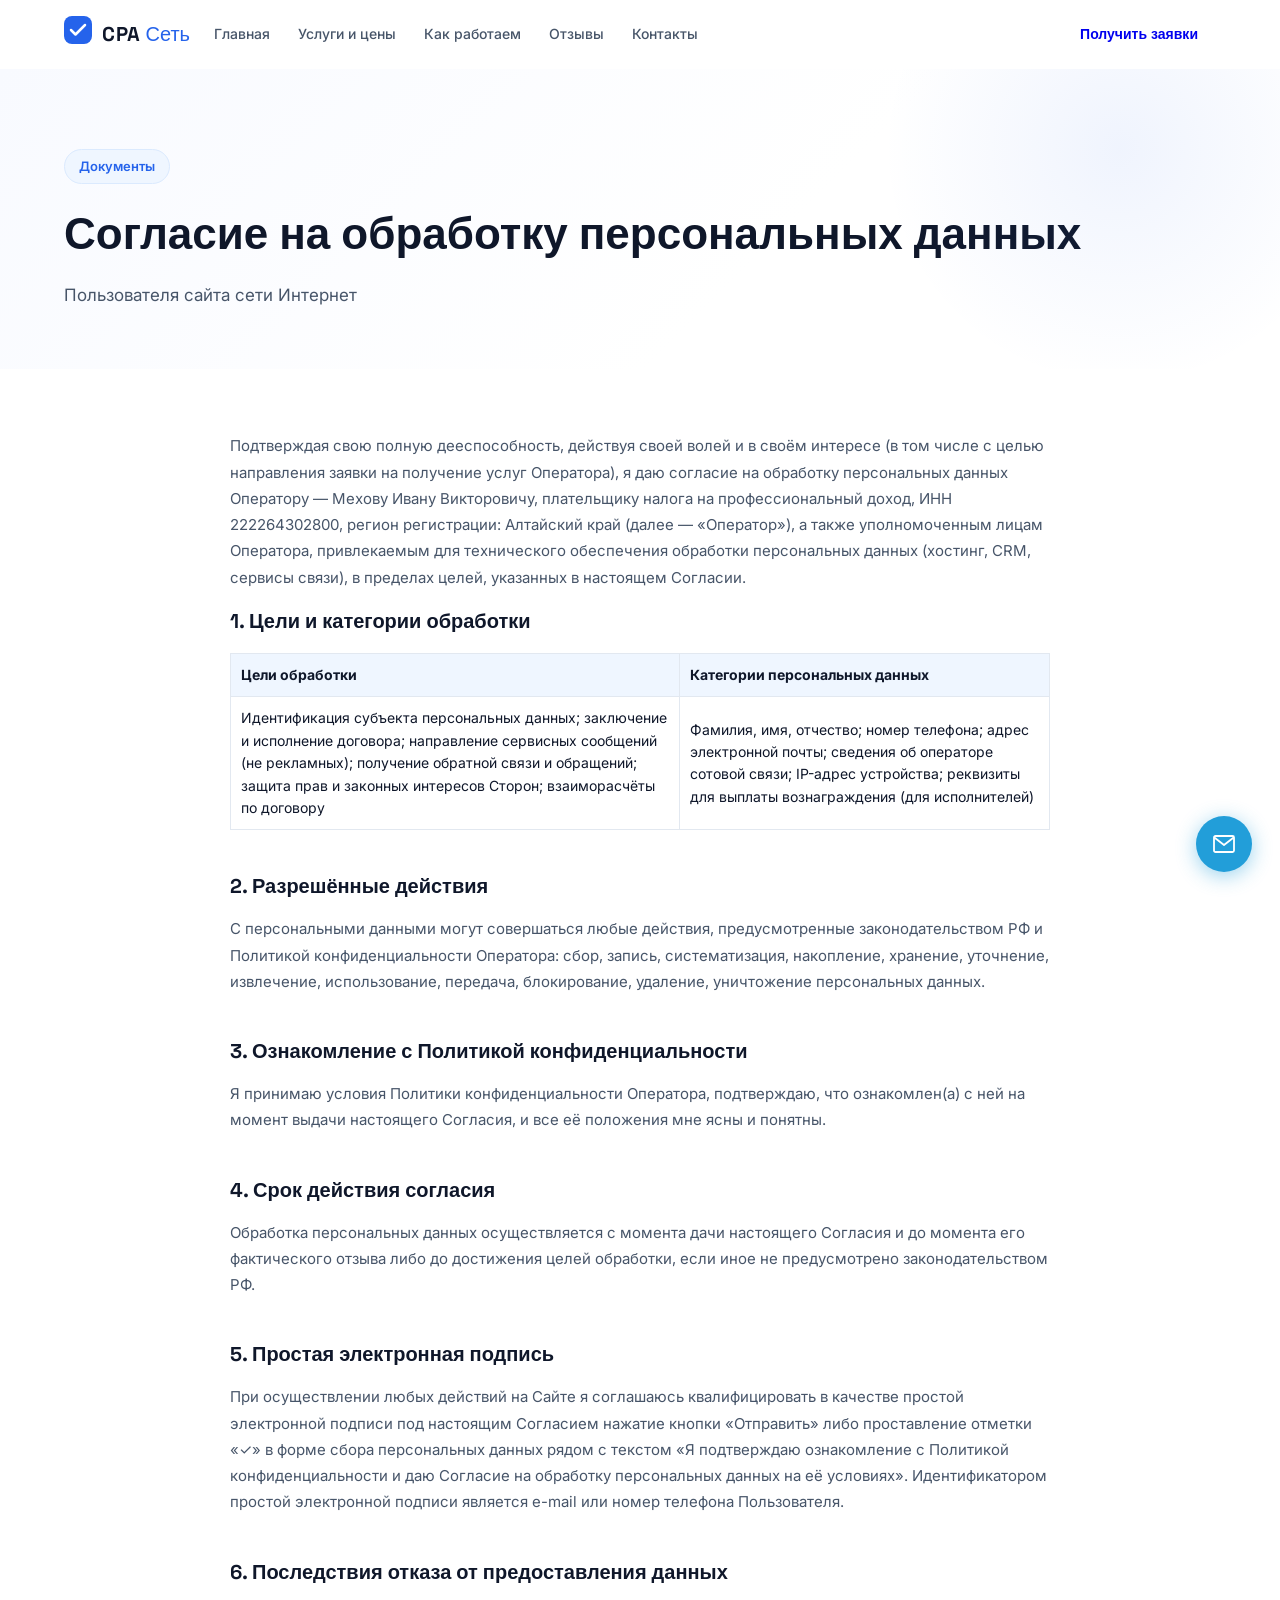
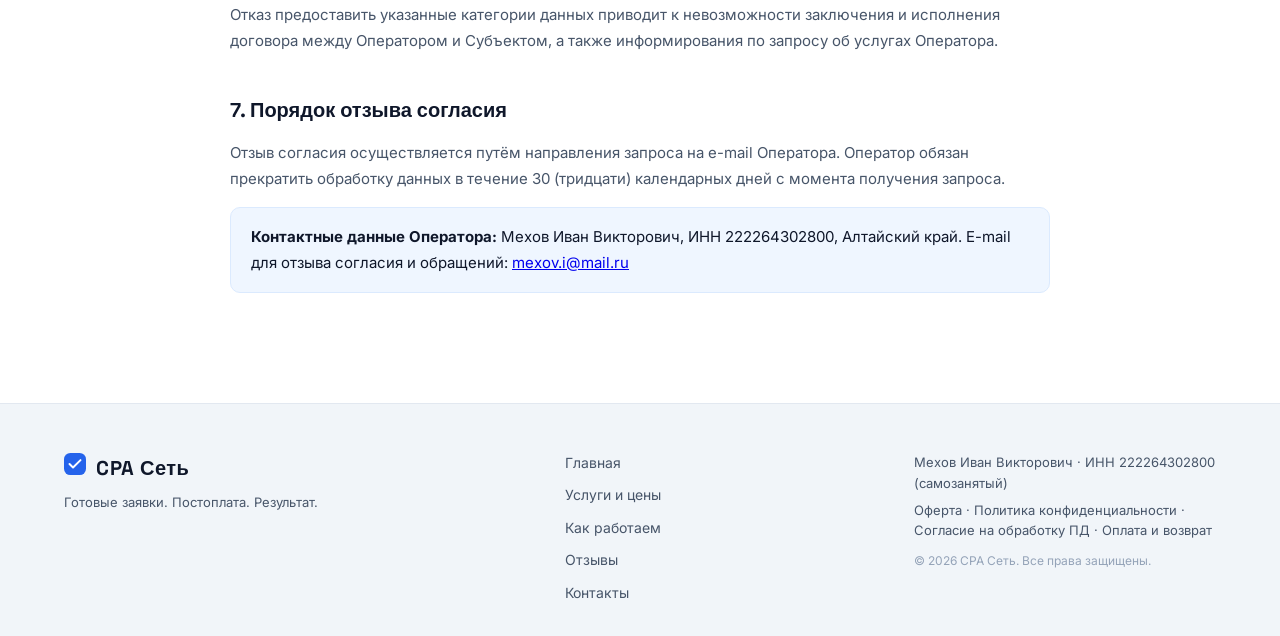
==== consent.html @ 9c3b6029 "feat: add full legal docs (oferta, privacy, consent, payment/refund) for self-employed status Заказч" ====
<!DOCTYPE html>
<html lang="ru">
<head>
  <meta charset="UTF-8">
  <meta name="viewport" content="width=device-width, initial-scale=1.0">
  <title>Согласие на обработку персональных данных — CPA Сеть</title>
  <meta name="description" content="Согласие пользователя сайта на обработку персональных данных.">
  <link rel="preconnect" href="https://fonts.googleapis.com">
  <link rel="preconnect" href="https://fonts.gstatic.com" crossorigin>
  <link href="https://fonts.googleapis.com/css2?family=Inter:wght@400;500;600;700;800&family=Space+Grotesk:wght@500;600;700;800&display=swap" rel="stylesheet">
  <link rel="stylesheet" href="styles.css">
</head>
<body>

<header class="header" id="header">
  <div class="container header__inner">
    <a href="index.html" class="logo">
      <span class="logo__icon"><svg width="28" height="28" viewBox="0 0 28 28" fill="none"><rect width="28" height="28" rx="8" fill="#2563EB"/><path d="M7 14l4.5 4.5L21 9" stroke="#fff" stroke-width="2.5" stroke-linecap="round" stroke-linejoin="round"/></svg></span>
      <span class="logo__text">CPA<span class="logo__suffix"> Сеть</span></span>
    </a>
    <nav class="nav" id="nav">
      <a href="index.html">Главная</a>
      <a href="services.html">Услуги и цены</a>
      <a href="how.html">Как работаем</a>
      <a href="reviews.html">Отзывы</a>
      <a href="contact.html">Контакты</a>
    </nav>
    <div class="header__right">
      <a href="contact.html" class="btn btn--sm">Получить заявки</a>
    </div>
    <button class="burger" id="burger" aria-label="Меню"><span></span><span></span><span></span></button>
  </div>
</header>

<section class="page-hero" style="padding-bottom:24px">
  <div class="container">
    <div class="page-hero__badge">Документы</div>
    <h1 class="page-hero__title">Согласие на обработку персональных данных</h1>
    <p class="page-hero__desc">Пользователя сайта сети Интернет</p>
  </div>
</section>

<section class="legal-page">
  <div class="container">
    <div class="legal-page__wrap">

      <p>Подтверждая свою полную дееспособность, действуя своей волей и в своём интересе (в том числе с целью направления заявки на получение услуг Оператора), я даю согласие на обработку персональных данных Оператору — Мехову Ивану Викторовичу, плательщику налога на профессиональный доход, ИНН 222264302800, регион регистрации: Алтайский край (далее — «Оператор»), а также уполномоченным лицам Оператора, привлекаемым для технического обеспечения обработки персональных данных (хостинг, CRM, сервисы связи), в пределах целей, указанных в настоящем Согласии.</p>

      <h2>1. Цели и категории обработки</h2>
      <table style="width:100%;border-collapse:collapse;margin:16px 0;font-size:14px">
        <tr><th style="border:1px solid var(--border);padding:10px;text-align:left;background:var(--accent-light)">Цели обработки</th><th style="border:1px solid var(--border);padding:10px;text-align:left;background:var(--accent-light)">Категории персональных данных</th></tr>
        <tr>
          <td style="border:1px solid var(--border);padding:10px">Идентификация субъекта персональных данных; заключение и исполнение договора; направление сервисных сообщений (не рекламных); получение обратной связи и обращений; защита прав и законных интересов Сторон; взаиморасчёты по договору</td>
          <td style="border:1px solid var(--border);padding:10px">Фамилия, имя, отчество; номер телефона; адрес электронной почты; сведения об операторе сотовой связи; IP-адрес устройства; реквизиты для выплаты вознаграждения (для исполнителей)</td>
        </tr>
      </table>

      <h2>2. Разрешённые действия</h2>
      <p>С персональными данными могут совершаться любые действия, предусмотренные законодательством РФ и Политикой конфиденциальности Оператора: сбор, запись, систематизация, накопление, хранение, уточнение, извлечение, использование, передача, блокирование, удаление, уничтожение персональных данных.</p>

      <h2>3. Ознакомление с Политикой конфиденциальности</h2>
      <p>Я принимаю условия Политики конфиденциальности Оператора, подтверждаю, что ознакомлен(а) с ней на момент выдачи настоящего Согласия, и все её положения мне ясны и понятны.</p>

      <h2>4. Срок действия согласия</h2>
      <p>Обработка персональных данных осуществляется с момента дачи настоящего Согласия и до момента его фактического отзыва либо до достижения целей обработки, если иное не предусмотрено законодательством РФ.</p>

      <h2>5. Простая электронная подпись</h2>
      <p>При осуществлении любых действий на Сайте я соглашаюсь квалифицировать в качестве простой электронной подписи под настоящим Согласием нажатие кнопки «Отправить» либо проставление отметки «✓» в форме сбора персональных данных рядом с текстом «Я подтверждаю ознакомление с Политикой конфиденциальности и даю Согласие на обработку персональных данных на её условиях». Идентификатором простой электронной подписи является e-mail или номер телефона Пользователя.</p>

      <h2>6. Последствия отказа от предоставления данных</h2>
      <p>Отказ предоставить указанные категории данных приводит к невозможности заключения и исполнения договора между Оператором и Субъектом, а также информирования по запросу об услугах Оператора.</p>

      <h2>7. Порядок отзыва согласия</h2>
      <p>Отзыв согласия осуществляется путём направления запроса на e-mail Оператора. Оператор обязан прекратить обработку данных в течение 30 (тридцати) календарных дней с момента получения запроса.</p>

      <div class="legal-page__highlight">
        <p><strong>Контактные данные Оператора:</strong> Мехов Иван Викторович, ИНН 222264302800, Алтайский край. E-mail для отзыва согласия и обращений: <a href="mailto:mexov.i@mail.ru">mexov.i@mail.ru</a></p>
      </div>

    </div>
  </div>
</section>

<footer class="footer">
  <div class="container footer__inner">
    <div class="footer__logo">
      <a href="index.html" class="logo">
        <span class="logo__icon"><svg width="22" height="22" viewBox="0 0 28 28" fill="none"><rect width="28" height="28" rx="8" fill="#2563EB"/><path d="M7 14l4.5 4.5L21 9" stroke="#fff" stroke-width="2.5" stroke-linecap="round" stroke-linejoin="round"/></svg></span>
        <span class="logo__text">CPA Сеть</span>
      </a>
      <p class="footer__tagline">Готовые заявки. Постоплата. Результат.</p>
    </div>
    <nav class="footer__nav">
      <a href="index.html">Главная</a>
      <a href="services.html">Услуги и цены</a>
      <a href="how.html">Как работаем</a>
      <a href="reviews.html">Отзывы</a>
      <a href="contact.html">Контакты</a>
    </nav>
    <div class="footer__legal">
      <p>Мехов Иван Викторович · ИНН 222264302800 (самозанятый)</p>
      <p class="footer__legal-links"><a href="oferta.html">Оферта</a> · <a href="privacy.html">Политика конфиденциальности</a> · <a href="consent.html">Согласие на обработку ПД</a> · <a href="payment.html">Оплата и возврат</a></p>
      <p class="footer__copy">© <span id="year"></span> CPA Сеть. Все права защищены.</p>
    </div>
  </div>
</footer>

<a href="mailto:mexov.i@mail.ru" class="fab" title="Написать на почту"><svg width="24" height="24" viewBox="0 0 24 24" fill="none"><path d="M2 5.5A1.5 1.5 0 013.5 4h17A1.5 1.5 0 0122 5.5v13A1.5 1.5 0 0120.5 20h-17A1.5 1.5 0 012 18.5v-13z" stroke="#fff" stroke-width="1.8" stroke-linejoin="round"/><path d="M3 6l9 7 9-7" stroke="#fff" stroke-width="1.8" stroke-linecap="round" stroke-linejoin="round"/></svg></a>
<script src="script.js"></script>
</body>
</html>
---- styles.css ----
/* ===== RESET & BASE ===== */
*, *::before, *::after { box-sizing: border-box; margin: 0; padding: 0; }
html { scroll-behavior: smooth; }
body {
  font-family: 'Inter', sans-serif;
  font-size: 16px;
  line-height: 1.6;
  color: #0f172a;
  background: #fff;
  -webkit-font-smoothing: antialiased;
  overflow-x: hidden;
}
img, svg { max-width: 100%; }

/* ===== VARIABLES ===== */
:root {
  --accent: #2563EB;
  --accent-dark: #1d4ed8;
  --accent-light: #eff6ff;
  --accent-mid: #dbeafe;
  --bg: #ffffff;
  --bg-2: #f8faff;
  --bg-3: #f1f5f9;
  --text: #0f172a;
  --text-2: #475569;
  --text-3: #94a3b8;
  --border: #e2e8f0;
  --green: #16a34a;
  --green-light: #dcfce7;
  --radius: 16px;
  --radius-sm: 10px;
  --shadow: 0 4px 24px rgba(37,99,235,0.08);
  --shadow-lg: 0 8px 40px rgba(37,99,235,0.13);
}

/* ===== CONTAINER ===== */
.container {
  width: 100%;
  max-width: 1200px;
  margin: 0 auto;
  padding: 0 24px;
}

/* ===== BUTTONS ===== */
.btn {
  display: inline-flex;
  align-items: center;
  justify-content: center;
  gap: 8px;
  padding: 12px 24px;
  border-radius: 10px;
  font-family: 'Space Grotesk', sans-serif;
  font-weight: 600;
  font-size: 15px;
  cursor: pointer;
  text-decoration: none;
  border: none;
  transition: all .18s ease;
  white-space: nowrap;
  position: relative;
  overflow: hidden;
}
.btn--primary { background: var(--accent); color: #fff; }
.btn--primary:hover { background: var(--accent-dark); transform: translateY(-1px); box-shadow: 0 4px 16px rgba(37,99,235,0.35); }
.btn--outline { background: transparent; color: var(--accent); border: 2px solid var(--accent); }
.btn--outline:hover { background: var(--accent-light); }
.btn--ghost { background: transparent; color: var(--text); border: 2px solid var(--border); }
.btn--ghost:hover { border-color: var(--accent); color: var(--accent); }
.btn--lg { padding: 16px 32px; font-size: 16px; border-radius: 12px; }
.btn--sm { padding: 9px 18px; font-size: 14px; border-radius: 8px; }
.btn--full { width: 100%; }

/* ===== SECTION TITLES ===== */
.section-title {
  font-family: 'Space Grotesk', sans-serif;
  font-weight: 700;
  font-size: clamp(26px, 3.5vw, 40px);
  line-height: 1.2;
  color: var(--text);
  margin-bottom: 16px;
}
.section-title--center { text-align: center; }
.section-sub {
  font-size: 17px;
  color: var(--text-2);
  line-height: 1.6;
  max-width: 620px;
  margin-bottom: 48px;
}
.section-sub--center { text-align: center; margin-left: auto; margin-right: auto; }
.accent { color: var(--accent); }

/* ===== REVEAL ===== */
.reveal { opacity: 0; transform: translateY(24px); transition: opacity .5s ease, transform .5s ease; }
.reveal.is-visible { opacity: 1; transform: none; }

/* ===== HEADER ===== */
.header {
  position: sticky;
  top: 0;
  z-index: 100;
  background: rgba(255,255,255,0.95);
  backdrop-filter: blur(12px);
  border-bottom: 1px solid transparent;
  transition: border-color .2s, box-shadow .2s;
}
.header.scrolled {
  border-color: var(--border);
  box-shadow: 0 2px 16px rgba(0,0,0,0.06);
}
.header__inner {
  display: flex;
  align-items: center;
  gap: 24px;
  min-width: 0;
  height: 68px;
}

/* ===== LOGO ===== */
.logo {
  display: flex;
  align-items: center;
  gap: 10px;
  text-decoration: none;
  flex-shrink: 0;
}
.logo__text {
  font-family: 'Space Grotesk', sans-serif;
  font-weight: 700;
  font-size: 20px;
  color: var(--text);
  letter-spacing: 0.5px;
}
.logo__suffix { color: var(--accent); font-weight: 500; letter-spacing: 0; }

/* ===== NAV ===== */
.nav {
  display: flex;
  align-items: center;
  gap: 28px;
  flex: 1;
}
.nav a {
  font-size: 14px;
  font-weight: 500;
  color: var(--text-2);
  text-decoration: none;
  white-space: nowrap;
  transition: color .15s;
}
.nav a:hover { color: var(--accent); }
.header__right {
  display: flex;
  align-items: center;
  gap: 16px;
  margin-left: auto;
  flex-shrink: 0;
}
.header__phone {
  font-size: 14px;
  font-weight: 600;
  color: var(--text);
  text-decoration: none;
  white-space: nowrap;
}
.header__phone:hover { color: var(--accent); }

/* ===== BURGER ===== */
.burger {
  display: none;
  flex-direction: column;
  gap: 5px;
  background: none;
  border: none;
  cursor: pointer;
  padding: 4px;
  margin-left: auto;
}
.burger span {
  display: block;
  width: 24px;
  height: 2px;
  background: var(--text);
  border-radius: 2px;
  transition: transform .2s, opacity .2s;
}
.burger.is-open span:nth-child(1) { transform: translateY(7px) rotate(45deg); }
.burger.is-open span:nth-child(2) { opacity: 0; }
.burger.is-open span:nth-child(3) { transform: translateY(-7px) rotate(-45deg); }

/* ===== HERO ===== */
.hero {
  padding: 80px 0 72px;
  background: linear-gradient(135deg, #f8faff 0%, #fff 60%);
  position: relative;
  overflow: hidden;
}
.hero__inner {
  display: grid;
  grid-template-columns: 1fr 1fr;
  gap: 60px;
  align-items: center;
}
.hero__badge {
  display: inline-block;
  padding: 6px 14px;
  background: var(--accent-light);
  border: 1px solid var(--accent-mid);
  color: var(--accent);
  font-size: 13px;
  font-weight: 600;
  border-radius: 100px;
  margin-bottom: 24px;
}
.hero__title {
  font-family: 'Space Grotesk', sans-serif;
  font-size: clamp(32px, 4vw, 52px);
  font-weight: 700;
  line-height: 1.15;
  margin-bottom: 20px;
}
.hero__desc {
  font-size: 17px;
  color: var(--text-2);
  line-height: 1.7;
  margin-bottom: 36px;
  max-width: 520px;
}
.hero__cta { display: flex; gap: 12px; flex-wrap: wrap; }

/* ===== HERO CARD ===== */
.hero__card {
  background: #fff;
  border: 1px solid var(--border);
  border-radius: var(--radius);
  padding: 32px;
  box-shadow: var(--shadow-lg);
}
.stat-grid {
  display: grid;
  grid-template-columns: 1fr 1fr;
  gap: 24px;
  margin-bottom: 28px;
  padding-bottom: 28px;
  border-bottom: 1px solid var(--border);
}
.stat__num {
  font-family: 'Space Grotesk', sans-serif;
  font-size: 32px;
  font-weight: 700;
  color: var(--accent);
  line-height: 1;
  margin-bottom: 4px;
}
.stat__label { font-size: 13px; color: var(--text-2); }
.hero__model { display: flex; flex-direction: column; gap: 12px; }
.model-row {
  display: flex;
  align-items: flex-start;
  gap: 10px;
  font-size: 14px;
  color: var(--text-2);
  line-height: 1.4;
}
.model-row svg { flex-shrink: 0; margin-top: 1px; }

/* ===== PROBLEM ===== */
.problem {
  padding: 72px 0;
  background: var(--bg-3);
}
.problem__inner {
  display: grid;
  grid-template-columns: 1fr 1.4fr;
  gap: 60px;
  align-items: start;
}
.problem__left .section-title { margin-bottom: 16px; }
.problem__cards { display: grid; grid-template-columns: 1fr 1fr; gap: 20px; }
.problem-card {
  background: #fff;
  border-radius: var(--radius);
  padding: 24px;
  border: 2px solid transparent;
}
.problem-card--bad { border-color: #fee2e2; }
.problem-card--good { border-color: var(--green-light); }
.problem-card__label {
  font-family: 'Space Grotesk', sans-serif;
  font-weight: 700;
  font-size: 14px;
  margin-bottom: 16px;
  padding-bottom: 12px;
  border-bottom: 1px solid var(--border);
}
.problem-card--bad .problem-card__label { color: #dc2626; }
.problem-card--good .problem-card__label { color: var(--green); }
.problem-list { list-style: none; display: flex; flex-direction: column; gap: 10px; }
.problem-list li { font-size: 14px; color: var(--text-2); display: flex; align-items: flex-start; gap: 8px; line-height: 1.4; }
.problem-list .x { color: #dc2626; font-weight: 700; flex-shrink: 0; }
.problem-list .check { color: var(--green); font-weight: 700; flex-shrink: 0; }

/* ===== ADVANTAGES ===== */
.advantages { padding: 88px 0; }
.adv-grid {
  display: grid;
  grid-template-columns: repeat(3, 1fr);
  gap: 24px;
}
.adv {
  background: var(--bg-2);
  border: 1px solid var(--border);
  border-radius: var(--radius);
  padding: 28px;
  transition: box-shadow .2s, transform .2s;
}
.adv:hover { box-shadow: var(--shadow); transform: translateY(-2px); }
.adv__icon { margin-bottom: 16px; }
.adv__title {
  font-family: 'Space Grotesk', sans-serif;
  font-weight: 700;
  font-size: 17px;
  margin-bottom: 8px;
}
.adv__desc { font-size: 14px; color: var(--text-2); line-height: 1.6; }

/* ===== SERVICES ===== */
.services { padding: 0 0 88px; background: var(--bg-2); }
.services .container { padding-top: 72px; }
.services-grid {
  display: grid;
  grid-template-columns: repeat(4, 1fr);
  gap: 24px;
}
.service {
  background: #fff;
  border: 1px solid var(--border);
  border-radius: var(--radius);
  padding: 32px;
  display: flex;
  flex-direction: column;
  gap: 16px;
}
.service--featured {
  border-color: var(--accent);
  box-shadow: 0 0 0 3px rgba(37,99,235,0.1);
}
.service__tag {
  display: inline-block;
  padding: 4px 12px;
  background: var(--accent-light);
  color: var(--accent);
  font-size: 12px;
  font-weight: 700;
  border-radius: 100px;
  letter-spacing: 0.05em;
  text-transform: uppercase;
}
.service__title {
  font-family: 'Space Grotesk', sans-serif;
  font-weight: 700;
  font-size: 22px;
}
.service__desc { font-size: 14px; color: var(--text-2); line-height: 1.6; }
.service__list { list-style: none; display: flex; flex-direction: column; gap: 10px; flex: 1; }
.service__list li { display: flex; align-items: flex-start; gap: 8px; font-size: 14px; color: var(--text-2); line-height: 1.4; }
.service__list svg { flex-shrink: 0; margin-top: 1px; }
.service__price {
  font-family: 'Space Grotesk', sans-serif;
  font-size: 26px;
  font-weight: 700;
  color: var(--accent);
  padding-top: 8px;
}
.service__price span { font-size: 14px; font-weight: 500; color: var(--text-2); }

/* ===== PRICE ===== */
.price { padding: 88px 0; }
.price-wrap { max-width: 860px; margin: 0 auto; }
.price-table {
  width: 100%;
  border-collapse: collapse;
  border-radius: var(--radius);
  overflow: hidden;
  box-shadow: var(--shadow);
}
.price-table thead tr { background: var(--accent); }
.price-table th {
  padding: 16px 20px;
  text-align: left;
  color: #fff;
  font-family: 'Space Grotesk', sans-serif;
  font-weight: 600;
  font-size: 14px;
}
.price-table tbody tr { border-bottom: 1px solid var(--border); background: #fff; }
.price-table tbody tr:last-child { border: none; }
.price-table td { padding: 14px 20px; font-size: 14px; color: var(--text-2); }
.price-table td:first-child { color: var(--text); }
.price-val { font-weight: 700; color: var(--accent) !important; white-space: nowrap; }
.price-highlight td { background: var(--accent-light); }
.price-total td { background: #f0fdf4; }
.price-note {
  display: flex;
  align-items: flex-start;
  gap: 12px;
  margin-top: 20px;
  padding: 16px 20px;
  background: var(--accent-light);
  border-radius: var(--radius-sm);
  border: 1px solid var(--accent-mid);
  font-size: 14px;
  color: var(--text-2);
  line-height: 1.6;
}
.price-note svg { flex-shrink: 0; margin-top: 1px; }

/* ===== PROCESS ===== */
.process { padding: 88px 0; background: var(--bg-2); }
.steps-grid {
  display: grid;
  grid-template-columns: repeat(5, 1fr);
  gap: 16px;
  position: relative;
}
.steps-grid::before {
  content: '';
  position: absolute;
  top: 28px;
  left: 60px;
  right: 60px;
  height: 2px;
  background: linear-gradient(90deg, var(--accent), var(--accent-mid));
  z-index: 0;
}
.step {
  background: #fff;
  border: 1px solid var(--border);
  border-radius: var(--radius);
  padding: 24px 20px;
  position: relative;
  z-index: 1;
  text-align: center;
}
.step__num {
  display: inline-flex;
  align-items: center;
  justify-content: center;
  width: 44px;
  height: 44px;
  background: var(--accent);
  color: #fff;
  font-family: 'Space Grotesk', sans-serif;
  font-weight: 700;
  font-size: 14px;
  border-radius: 50%;
  margin: 0 auto 16px;
}
.step__title {
  font-family: 'Space Grotesk', sans-serif;
  font-weight: 700;
  font-size: 15px;
  margin-bottom: 8px;
}
.step__desc { font-size: 13px; color: var(--text-2); line-height: 1.5; }

/* ===== REVIEWS ===== */
.reviews { padding: 88px 0; }
.reviews-grid {
  display: grid;
  grid-template-columns: repeat(3, 1fr);
  gap: 24px;
}
.review {
  background: var(--bg-2);
  border: 1px solid var(--border);
  border-radius: var(--radius);
  padding: 28px;
  display: flex;
  flex-direction: column;
  gap: 16px;
}
.review__header { display: flex; align-items: center; gap: 12px; }
.review__avatar {
  width: 44px;
  height: 44px;
  border-radius: 50%;
  background: var(--accent);
  color: #fff;
  font-family: 'Space Grotesk', sans-serif;
  font-weight: 700;
  font-size: 14px;
  display: flex;
  align-items: center;
  justify-content: center;
  flex-shrink: 0;
}
.review__name { font-weight: 700; font-size: 15px; }
.review__role { font-size: 13px; color: var(--text-2); }
.review__stars { color: #f59e0b; font-size: 14px; margin-left: auto; }
.review__text { font-size: 14px; color: var(--text-2); line-height: 1.7; font-style: italic; flex: 1; }
.review__result {
  font-size: 13px;
  font-weight: 600;
  color: var(--green);
  background: var(--green-light);
  padding: 8px 12px;
  border-radius: 8px;
}

/* ===== FAQ ===== */
.faq { padding: 88px 0; background: var(--bg-2); }
.faq-list {
  max-width: 760px;
  margin: 0 auto;
  display: flex;
  flex-direction: column;
  gap: 12px;
}
.faq__item {
  background: #fff;
  border: 1px solid var(--border);
  border-radius: var(--radius-sm);
  overflow: hidden;
}
.faq__item[open] { border-color: var(--accent); }
.faq__question {
  display: flex;
  align-items: center;
  justify-content: space-between;
  gap: 16px;
  padding: 20px 24px;
  font-weight: 600;
  font-size: 15px;
  cursor: pointer;
  list-style: none;
  user-select: none;
}
.faq__question::-webkit-details-marker { display: none; }
.faq__arrow { flex-shrink: 0; transition: transform .2s; }
.faq__item[open] .faq__arrow { transform: rotate(180deg); }
.faq__answer {
  padding: 0 24px 20px;
  font-size: 15px;
  color: var(--text-2);
  line-height: 1.7;
}

/* ===== CONTACT ===== */
.contact { padding: 88px 0; }
.contact-inner {
  display: grid;
  grid-template-columns: 1fr 1fr;
  gap: 60px;
  align-items: start;
}
.contact-info .section-title { margin-bottom: 16px; }
.contact-cards { display: flex; flex-direction: column; gap: 12px; margin-top: 32px; }
.contact-card {
  display: flex;
  align-items: center;
  gap: 14px;
  padding: 16px 20px;
  background: var(--bg-2);
  border: 1px solid var(--border);
  border-radius: var(--radius-sm);
}
.contact-card svg { flex-shrink: 0; }
.contact-card__label { font-size: 12px; color: var(--text-3); margin-bottom: 2px; }
.contact-card__val { font-weight: 600; font-size: 15px; color: var(--text); text-decoration: none; }
.contact-card__val:hover { color: var(--accent); }

/* ===== FORM ===== */
.form-wrap {
  background: #fff;
  border: 1px solid var(--border);
  border-radius: var(--radius);
  padding: 36px;
  box-shadow: var(--shadow-lg);
}
.form__title {
  font-family: 'Space Grotesk', sans-serif;
  font-weight: 700;
  font-size: 22px;
  margin-bottom: 24px;
}
.form { display: flex; flex-direction: column; gap: 16px; }
.form__group { display: flex; flex-direction: column; gap: 6px; }
.form__label { font-size: 13px; font-weight: 600; color: var(--text); }
.form__input {
  padding: 12px 16px;
  border: 1.5px solid var(--border);
  border-radius: 10px;
  font-size: 15px;
  font-family: 'Inter', sans-serif;
  color: var(--text);
  background: var(--bg);
  transition: border-color .15s;
  outline: none;
  width: 100%;
}
.form__input:focus { border-color: var(--accent); }
.form__select { cursor: pointer; appearance: none; background-image: url("data:image/svg+xml,%3Csvg width='16' height='16' viewBox='0 0 16 16' fill='none' xmlns='http://www.w3.org/2000/svg'%3E%3Cpath d='M4 6l4 4 4-4' stroke='%2394a3b8' stroke-width='1.5' stroke-linecap='round' stroke-linejoin='round'/%3E%3C/svg%3E"); background-repeat: no-repeat; background-position: right 14px center; }
.form__textarea { resize: vertical; min-height: 90px; }
.form__note--ok {
  border-color: #bbf7d0;
  background: #f0fdf4;
  color: #15803d;
}
.form__note--ok a { color: #15803d; }

.form__note {
  margin: 14px 0 0;
  padding: 12px 14px;
  border: 1px solid #fecaca;
  border-radius: 12px;
  background: #fef2f2;
  font-size: 13px;
  line-height: 1.5;
  color: #b91c1c;
}
.form__note a { color: #b91c1c; font-weight: 600; text-decoration: underline; }

.form__privacy { font-size: 12px; color: var(--text-3); text-align: center; }
.form__privacy a { color: var(--text-2); }

/* ===== FOOTER ===== */
.footer {
  background: var(--bg-3);
  border-top: 1px solid var(--border);
  padding: 48px 0 32px;
}
.footer__inner {
  display: grid;
  grid-template-columns: 1.5fr 1fr 1fr;
  gap: 48px;
  align-items: start;
}
.footer__tagline { font-size: 13px; color: var(--text-2); margin-top: 8px; }
.footer__nav { display: flex; flex-direction: column; gap: 10px; }
.footer__nav a { font-size: 14px; color: var(--text-2); text-decoration: none; }
.footer__nav a:hover { color: var(--accent); }
.footer__legal { display: flex; flex-direction: column; gap: 6px; }
.footer__legal p { font-size: 13px; color: var(--text-2); }
.footer__legal a { color: var(--text-2); text-decoration: none; }
.footer__legal a:hover { color: var(--accent); }
.footer__copy { color: var(--text-3) !important; font-size: 12px !important; margin-top: 4px; }

/* ===== FAB ===== */
.fab {
  position: fixed;
  bottom: 28px;
  right: 28px;
  width: 56px;
  height: 56px;
  border-radius: 50%;
  background: #229ED9;
  display: flex;
  align-items: center;
  justify-content: center;
  box-shadow: 0 4px 20px rgba(34,158,217,0.45);
  z-index: 90;
  transition: transform .2s, box-shadow .2s;
}
.fab:hover { transform: scale(1.08); box-shadow: 0 6px 28px rgba(34,158,217,0.55); }

/* ===== MULTI-PAGE NAV ===== */
.nav a[aria-current="page"] {
  color: var(--accent);
  font-weight: 700;
}

/* ===== PAGE HERO (sub-pages) ===== */
.page-hero {
  padding: 80px 0 72px;
  background: linear-gradient(135deg, #f8faff 0%, #fff 60%);
  position: relative;
  overflow: hidden;
}
.page-hero::before {
  content: '';
  position: absolute;
  width: 480px; height: 480px;
  background: radial-gradient(circle, rgba(37,99,235,0.07) 0%, transparent 70%);
  top: -160px; right: -80px;
  animation: orb-drift 10s ease-in-out infinite;
  border-radius: 50%;
  pointer-events: none;
  z-index: 0;
}
.page-hero__inner {
  display: grid;
  grid-template-columns: 1fr 1fr;
  gap: 60px;
  align-items: center;
  position: relative;
  z-index: 1;
}
.page-hero__badge {
  display: inline-block;
  padding: 6px 14px;
  background: var(--accent-light);
  border: 1px solid var(--accent-mid);
  color: var(--accent);
  font-size: 13px;
  font-weight: 600;
  border-radius: 100px;
  margin-bottom: 24px;
}
.page-hero__title {
  font-family: 'Space Grotesk', sans-serif;
  font-size: clamp(28px, 3.5vw, 44px);
  font-weight: 700;
  line-height: 1.2;
  margin-bottom: 20px;
  color: var(--text);
}
.page-hero__desc {
  font-size: 17px;
  color: var(--text-2);
  line-height: 1.7;
  margin-bottom: 36px;
  max-width: 520px;
}
.page-hero__art {
  display: flex;
  align-items: center;
  justify-content: center;
}

/* ===== HERO ART WRAP (index) ===== */
.hero__art-wrap {
  position: relative;
}
.hero__art-wrap .hero-float--tl {
  top: -14px;
  left: -20px;
}
.hero__art-wrap .hero-float--br {
  bottom: -14px;
  right: -12px;
}

/* ===== ABSTRACT ILLUSTRATIONS ===== */
.art-network,
.art-flow,
.art-chart,
.art-connect {
  width: 100%;
  height: auto;
  max-width: 500px;
  filter: drop-shadow(0 8px 32px rgba(37,99,235,0.06));
}
.art-connect {
  max-width: 400px;
  margin: 28px 0;
}

/* ===== HTML FUNNEL (services page) ===== */
.funnel {
  width: 100%;
  max-width: 440px;
  margin: 0 auto;
  display: flex;
  flex-direction: column;
  align-items: center;
  gap: 12px;
}
.funnel__row {
  position: relative;
  width: 100%;
  border-radius: 14px;
  padding: 16px 22px;
  text-align: center;
  color: #fff;
  box-shadow: 0 8px 22px rgba(37,99,235,0.16);
}
.funnel__row--1 { width: 100%; background: linear-gradient(135deg, #dbeafe, #bfdbfe); color: #1e40af; }
.funnel__row--2 { width: 88%;  background: linear-gradient(135deg, #93c5fd, #60a5fa); }
.funnel__row--3 { width: 72%;  background: linear-gradient(135deg, #3b82f6, #2563EB); }
.funnel__row--4 { width: 56%;  background: linear-gradient(135deg, #1d4ed8, #1e40af); }
.funnel__row:not(:first-child)::before {
  content: '';
  position: absolute;
  top: -9px;
  left: 50%;
  transform: translateX(-50%);
  width: 0; height: 0;
  border-left: 7px solid transparent;
  border-right: 7px solid transparent;
  border-top: 7px solid #cbd5e1;
}
.funnel__main {
  display: flex;
  align-items: center;
  justify-content: center;
  gap: 8px;
  flex-wrap: wrap;
}
.funnel__label {
  font-family: 'Space Grotesk', sans-serif;
  font-weight: 700;
  font-size: 16px;
  line-height: 1.25;
}
.funnel__pct {
  font-family: 'Space Grotesk', sans-serif;
  font-weight: 700;
  font-size: 12px;
  padding: 2px 9px;
  border-radius: 100px;
  background: rgba(255,255,255,0.22);
  white-space: nowrap;
}
.funnel__row--1 .funnel__pct { background: #fff; color: #1d4ed8; }
.funnel__sub {
  font-size: 12px;
  opacity: 0.92;
  margin-top: 4px;
  line-height: 1.4;
}
.funnel__base {
  margin-top: 4px;
  font-family: 'Space Grotesk', sans-serif;
  font-weight: 700;
  font-size: 13px;
  letter-spacing: 0.3px;
  color: #fff;
  background: #1d4ed8;
  padding: 11px 22px;
  border-radius: 100px;
  box-shadow: 0 8px 22px rgba(29,78,216,0.28);
  text-align: center;
}

/* ===== METRICS BAR ===== */
.metrics-bar {
  background: var(--accent);
  padding: 40px 0;
}
.metrics-bar__grid {
  display: grid;
  grid-template-columns: repeat(4, 1fr);
  gap: 24px;
  text-align: center;
}
.metrics-bar__num {
  font-family: 'Space Grotesk', sans-serif;
  font-size: clamp(26px, 2.8vw, 40px);
  font-weight: 800;
  color: #fff;
  line-height: 1;
  margin-bottom: 6px;
}
.metrics-bar__label {
  font-size: 13px;
  color: rgba(255,255,255,0.78);
  line-height: 1.4;
}

/* ===== CTA BANNER ===== */
.cta-banner {
  background: linear-gradient(135deg, var(--accent) 0%, #1d4ed8 100%);
  padding: 80px 0;
  position: relative;
  overflow: hidden;
}
.cta-banner::before {
  content: '';
  position: absolute;
  width: 400px; height: 400px;
  background: radial-gradient(circle, rgba(255,255,255,0.08) 0%, transparent 70%);
  top: -100px; right: 5%;
  border-radius: 50%;
  pointer-events: none;
}
.cta-banner::after {
  content: '';
  position: absolute;
  width: 300px; height: 300px;
  background: radial-gradient(circle, rgba(255,255,255,0.05) 0%, transparent 70%);
  bottom: -80px; left: 8%;
  border-radius: 50%;
  pointer-events: none;
}
.cta-banner__inner {
  text-align: center;
  position: relative;
  z-index: 1;
}
.cta-banner__title {
  font-family: 'Space Grotesk', sans-serif;
  font-size: clamp(26px, 3vw, 38px);
  font-weight: 700;
  color: #fff;
  margin-bottom: 16px;
  line-height: 1.2;
}
.cta-banner__desc {
  font-size: 17px;
  color: rgba(255,255,255,0.85);
  margin-bottom: 40px;
  max-width: 560px;
  margin-left: auto;
  margin-right: auto;
  line-height: 1.6;
}
.cta-banner__btns {
  display: flex;
  gap: 12px;
  justify-content: center;
  flex-wrap: wrap;
}
.btn--white {
  background: #fff;
  color: var(--accent);
  border: none;
}
.btn--white:hover {
  background: #f0f9ff;
  transform: translateY(-2px);
  box-shadow: 0 4px 20px rgba(255,255,255,0.3);
}
.btn--ghost-white {
  background: transparent;
  color: #fff;
  border: 2px solid rgba(255,255,255,0.45);
}
.btn--ghost-white:hover {
  border-color: #fff;
  background: rgba(255,255,255,0.1);
}

/* ===== DETAILED STEPS (how.html) ===== */
.process-detail {
  padding: 88px 0;
}
.steps-detailed {
  display: flex;
  flex-direction: column;
  gap: 24px;
}
.step-detail {
  display: grid;
  grid-template-columns: 72px 1fr;
  gap: 28px;
  align-items: start;
  background: #fff;
  border: 1px solid var(--border);
  border-radius: var(--radius);
  padding: 32px;
  transition: box-shadow .2s, border-color .2s, transform .2s;
}
.step-detail:hover {
  box-shadow: var(--shadow);
  border-color: var(--accent-mid);
  transform: translateX(4px);
}
.step-detail__num {
  width: 56px;
  height: 56px;
  background: var(--accent);
  color: #fff;
  font-family: 'Space Grotesk', sans-serif;
  font-weight: 800;
  font-size: 20px;
  border-radius: 16px;
  display: flex;
  align-items: center;
  justify-content: center;
  flex-shrink: 0;
}
.step-detail__title {
  font-family: 'Space Grotesk', sans-serif;
  font-weight: 700;
  font-size: 20px;
  margin-bottom: 10px;
}
.step-detail__desc {
  font-size: 15px;
  color: var(--text-2);
  line-height: 1.7;
}
.step-detail__features {
  list-style: none;
  margin-top: 16px;
  display: flex;
  flex-direction: column;
  gap: 8px;
}
.step-detail__features li {
  display: flex;
  align-items: flex-start;
  gap: 10px;
  font-size: 14px;
  color: var(--text-2);
  line-height: 1.5;
}
.step-detail__features li::before {
  content: '→';
  color: var(--accent);
  font-weight: 700;
  flex-shrink: 0;
  margin-top: 1px;
}

/* ===== REVIEWS WIDE GRID ===== */
.reviews-grid--wide {
  grid-template-columns: repeat(2, 1fr);
  max-width: 100%;
}

/* ===== CONTACT PAGE ===== */
.contact-page {
  padding: 80px 0 88px;
  background: linear-gradient(135deg, #f8faff 0%, #fff 60%);
  min-height: calc(100vh - 68px - 180px);
}
.contact-page__inner {
  display: grid;
  grid-template-columns: 1fr 1fr;
  gap: 72px;
  align-items: start;
}
.contact-page__title {
  font-family: 'Space Grotesk', sans-serif;
  font-size: clamp(28px, 3.2vw, 42px);
  font-weight: 700;
  line-height: 1.2;
  margin-bottom: 20px;
  color: var(--text);
}
.contact-page__desc {
  font-size: 17px;
  color: var(--text-2);
  line-height: 1.7;
  margin-bottom: 8px;
  max-width: 480px;
}
.trust-badges {
  display: flex;
  flex-direction: column;
  gap: 10px;
  margin-top: 24px;
}
.trust-badge {
  display: flex;
  align-items: flex-start;
  gap: 10px;
  font-size: 14px;
  color: var(--text-2);
  line-height: 1.5;
}
.trust-badge svg { flex-shrink: 0; margin-top: 1px; }

/* ===== BREAKPOINTS ===== */
@media (max-width: 1180px) {
  .nav { gap: 18px; }
  .nav a { font-size: 13px; }
  .adv-grid { gap: 16px; }
}

@media (max-width: 1100px) {
  .burger { display: flex; }
  .nav {
    display: none;
    position: fixed;
    top: 68px;
    left: 0;
    right: 0;
    background: #fff;
    border-bottom: 1px solid var(--border);
    flex-direction: column;
    align-items: flex-start;
    padding: 20px 24px;
    gap: 0;
    box-shadow: 0 8px 24px rgba(0,0,0,0.08);
    z-index: 99;
  }
  .nav.is-open { display: flex; }
  .nav a { padding: 12px 0; border-bottom: 1px solid var(--border); width: 100%; font-size: 16px; }
  .nav a:last-child { border: none; }
  .adv-grid { grid-template-columns: repeat(2, 1fr); }
  .services-grid { grid-template-columns: 1fr; max-width: 480px; margin: 0 auto; }
  .steps-grid { grid-template-columns: repeat(3, 1fr); gap: 12px; }
  .steps-grid::before { display: none; }
  .footer__inner { grid-template-columns: 1fr 1fr; }
  .reviews-grid--wide { grid-template-columns: 1fr; max-width: 560px; margin: 0 auto; }
}

@media (max-width: 900px) {
  .hero__inner { grid-template-columns: 1fr; gap: 40px; }
  .hero { padding: 56px 0 60px; }
  .problem__inner { grid-template-columns: 1fr; gap: 32px; }
  .problem__cards { grid-template-columns: 1fr 1fr; }
  .reviews-grid { grid-template-columns: 1fr; max-width: 560px; margin: 0 auto; }
  .contact-inner { grid-template-columns: 1fr; gap: 40px; }
  .steps-grid { grid-template-columns: 1fr 1fr; }
  .price-table th:last-child, .price-table td:last-child { display: none; }
  /* multi-page */
  .page-hero__inner { grid-template-columns: 1fr; gap: 40px; }
  .page-hero { padding: 56px 0 48px; }
  .page-hero__art { max-width: 400px; margin: 0 auto; }
  .metrics-bar__grid { grid-template-columns: repeat(2, 1fr); }
  .step-detail { grid-template-columns: 1fr; gap: 16px; }
  .contact-page__inner { grid-template-columns: 1fr; gap: 40px; }
  .reviews-grid--wide { grid-template-columns: 1fr; max-width: 560px; margin: 0 auto; }
}

@media (max-width: 560px) {
  .header__phone { display: none; }
  .hero__cta { flex-direction: column; }
  .btn--lg { width: 100%; justify-content: center; }
  .problem__cards { grid-template-columns: 1fr; }
  .adv-grid { grid-template-columns: 1fr; }
  .steps-grid { grid-template-columns: 1fr; }
  .reviews-grid { max-width: 100%; }
  .services-grid { max-width: 100%; }
  .form-wrap { padding: 24px 20px; }
  .footer__inner { grid-template-columns: 1fr; gap: 32px; }
  /* multi-page */
  .page-hero__art { max-width: 340px; margin: 8px auto 0; }
  .funnel__row--2 { width: 92%; }
  .funnel__row--3 { width: 82%; }
  .funnel__row--4 { width: 72%; }
  .funnel__label { font-size: 15px; }
  .metrics-bar__grid { grid-template-columns: 1fr 1fr; gap: 20px; }
  .cta-banner__btns { flex-direction: column; align-items: center; }
  .cta-banner__btns .btn { width: 100%; max-width: 320px; }
  .reviews-grid--wide { max-width: 100%; }
}

@media (max-width: 380px) {
  .logo__suffix { display: none; }
  .hero__title { font-size: 28px; }
}

/* custom cursor removed */

/* =============================================
   TICKER
   ============================================= */
.ticker-wrap {
  background: var(--accent);
  overflow: hidden;
  height: 38px;
  display: flex;
  align-items: center;
  position: relative;
  z-index: 50;
}
.ticker-track { display: flex; width: 100%; overflow: hidden; }
.ticker-items {
  display: flex;
  align-items: center;
  gap: 32px;
  white-space: nowrap;
  animation: ticker-scroll 32s linear infinite;
}
.ticker-items span {
  font-size: 12px;
  font-weight: 600;
  color: rgba(255,255,255,0.95);
  letter-spacing: 0.01em;
  flex-shrink: 0;
}
.ticker-dot { color: rgba(255,255,255,0.35) !important; font-size: 8px !important; }
.ticker-wrap:hover .ticker-items { animation-play-state: paused; }

@keyframes ticker-scroll {
  from { transform: translateX(0); }
  to   { transform: translateX(-50%); }
}

/* =============================================
   BACKGROUNDS
   ============================================= */

/* Hero: dot grid + gradient orbs */
.hero {
  background-image:
    radial-gradient(ellipse 55% 65% at 78% 45%, rgba(37,99,235,.07) 0%, transparent 65%),
    radial-gradient(ellipse 40% 40% at 15% 70%, rgba(37,99,235,.04) 0%, transparent 60%),
    url("data:image/svg+xml,%3Csvg width='28' height='28' viewBox='0 0 28 28' xmlns='http://www.w3.org/2000/svg'%3E%3Ccircle cx='14' cy='14' r='1.2' fill='%232563EB' fill-opacity='0.055'/%3E%3C/svg%3E");
  background-size: auto, auto, 28px 28px;
}

/* Advantages: subtle grid */
.advantages {
  background-image:
    url("data:image/svg+xml,%3Csvg width='48' height='48' viewBox='0 0 48 48' xmlns='http://www.w3.org/2000/svg'%3E%3Cpath d='M0 0h48v48H0z' fill='none'/%3E%3Cpath d='M0 48V0h48' fill='none' stroke='%232563EB' stroke-opacity='.045' stroke-width='.8'/%3E%3C/svg%3E");
  background-size: 48px 48px;
}

/* Problem: diagonal stripe */
.problem {
  background-image:
    url("data:image/svg+xml,%3Csvg width='24' height='24' viewBox='0 0 24 24' xmlns='http://www.w3.org/2000/svg'%3E%3Cline x1='0' y1='24' x2='24' y2='0' stroke='%230f172a' stroke-opacity='.025' stroke-width='1'/%3E%3C/svg%3E");
  background-size: 24px 24px;
}

/* Process: rings */
.process {
  background-image:
    url("data:image/svg+xml,%3Csvg width='120' height='120' viewBox='0 0 120 120' xmlns='http://www.w3.org/2000/svg'%3E%3Ccircle cx='60' cy='60' r='56' fill='none' stroke='%232563EB' stroke-opacity='.04' stroke-width='1'/%3E%3Ccircle cx='60' cy='60' r='38' fill='none' stroke='%232563EB' stroke-opacity='.03' stroke-width='1'/%3E%3Ccircle cx='60' cy='60' r='20' fill='none' stroke='%232563EB' stroke-opacity='.03' stroke-width='1'/%3E%3C/svg%3E");
  background-size: 240px 240px;
  background-position: center;
}

/* Contact: mesh gradient */
.contact {
  background-image:
    radial-gradient(ellipse 50% 80% at 0% 50%, rgba(37,99,235,.04) 0%, transparent 60%),
    radial-gradient(ellipse 40% 60% at 100% 30%, rgba(37,99,235,.03) 0%, transparent 50%);
}

/* =============================================
   FLOATING PRINTS (hero badges)
   ============================================= */
.hero__stats { position: relative; }

.hero-float {
  position: absolute;
  background: #fff;
  border: 1px solid var(--border);
  border-radius: 12px;
  padding: 10px 14px;
  display: flex;
  align-items: center;
  gap: 10px;
  box-shadow: 0 8px 28px rgba(37,99,235,.13);
  z-index: 10;
  backdrop-filter: blur(6px);
  white-space: nowrap;
}
.hero-float strong  { display: block; font-size: 14px; font-weight: 700; color: var(--text); line-height: 1.2; }
.hero-float span    { font-size: 11px; color: var(--text-2); }
.hero-float svg     { flex-shrink: 0; }

.hero-float--tl {
  top: -18px; left: -24px;
  animation: float-badge-1 4s ease-in-out infinite;
}
.hero-float--br {
  bottom: -18px; right: -16px;
  animation: float-badge-2 5s ease-in-out infinite;
}

@keyframes float-badge-1 {
  0%, 100% { transform: translateY(0) rotate(-1deg); }
  50%       { transform: translateY(-8px) rotate(1deg); }
}
@keyframes float-badge-2 {
  0%, 100% { transform: translateY(0) rotate(1deg); }
  50%       { transform: translateY(-10px) rotate(-1deg); }
}

/* =============================================
   ACTIVITY TOASTS
   ============================================= */
.act-toast {
  position: fixed;
  bottom: 96px; left: -320px;
  z-index: 800;
  background: rgba(255,255,255,0.96);
  border: 1px solid var(--border);
  border-left: 4px solid var(--accent);
  border-radius: 14px;
  padding: 12px 16px;
  display: flex;
  align-items: center;
  gap: 12px;
  box-shadow: 0 12px 40px rgba(0,0,0,.14);
  max-width: 280px;
  backdrop-filter: blur(8px);
  transition: left .45s cubic-bezier(.34,1.56,.64,1);
}
.act-toast.show { left: 20px; }
.act-toast__icon { font-size: 22px; flex-shrink: 0; }
.act-toast__name  { font-weight: 700; font-size: 13px; color: var(--text); }
.act-toast__label { font-size: 11px; color: var(--text-2); margin-top: 1px; }

/* =============================================
   3-D TILT CARDS
   ============================================= */
.adv, .service, .hero__card, .review, .step {
  transform-style: flat;
  will-change: transform;
}

/* =============================================
   ANIMATIONS
   ============================================= */

/* --- Keyframes --- */
@keyframes fadeInUp {
  from { opacity: 0; transform: translateY(32px); }
  to   { opacity: 1; transform: translateY(0); }
}
@keyframes fadeInLeft {
  from { opacity: 0; transform: translateX(-36px); }
  to   { opacity: 1; transform: translateX(0); }
}
@keyframes fadeInRight {
  from { opacity: 0; transform: translateX(36px); }
  to   { opacity: 1; transform: translateX(0); }
}
@keyframes float {
  0%, 100% { transform: translateY(0px); }
  50%       { transform: translateY(-12px); }
}
@keyframes shimmer {
  0%   { transform: translateX(-120%) skewX(-12deg); }
  100% { transform: translateX(220%) skewX(-12deg); }
}
@keyframes btn-pulse {
  0%, 100% { box-shadow: 0 0 0 0 rgba(37,99,235,0.45); }
  60%       { box-shadow: 0 0 0 14px rgba(37,99,235,0); }
}
@keyframes ripple-anim {
  from { transform: scale(0); opacity: 1; }
  to   { transform: scale(2.8); opacity: 0; }
}
@keyframes orb-drift {
  0%, 100% { transform: translate(0, 0) scale(1); }
  33%       { transform: translate(25px, -20px) scale(1.05); }
  66%       { transform: translate(-15px, 18px) scale(0.97); }
}
@keyframes line-grow {
  from { transform: scaleX(0); transform-origin: left center; }
  to   { transform: scaleX(1); transform-origin: left center; }
}
@keyframes num-pop {
  0%   { transform: scale(1); }
  45%  { transform: scale(1.18); color: #1d4ed8; }
  100% { transform: scale(1); }
}
@keyframes badge-pulse {
  0%, 100% { box-shadow: 0 0 0 0 rgba(37,99,235,0.25); }
  55%       { box-shadow: 0 0 0 8px rgba(37,99,235,0); }
}
@keyframes spin-check {
  0%   { transform: rotate(0deg) scale(1); }
  50%  { transform: rotate(180deg) scale(1.15); }
  100% { transform: rotate(360deg) scale(1); }
}

/* --- Scroll progress bar --- */
.scroll-bar {
  position: fixed;
  top: 0; left: 0;
  z-index: 300;
  height: 3px;
  width: 0%;
  background: linear-gradient(90deg, var(--accent), #60a5fa);
  border-radius: 0 2px 2px 0;
  transition: width .08s linear;
  pointer-events: none;
}

/* --- Hero ambient orbs --- */
.hero::before,
.hero::after {
  content: '';
  position: absolute;
  border-radius: 50%;
  pointer-events: none;
  z-index: 0;
}
.hero::before {
  width: 480px; height: 480px;
  background: radial-gradient(circle, rgba(37,99,235,0.07) 0%, transparent 70%);
  top: -160px; right: -80px;
  animation: orb-drift 10s ease-in-out infinite;
}
.hero::after {
  width: 320px; height: 320px;
  background: radial-gradient(circle, rgba(37,99,235,0.05) 0%, transparent 70%);
  bottom: -80px; left: 5%;
  animation: orb-drift 14s ease-in-out infinite reverse;
}
.hero__inner { position: relative; z-index: 1; }

/* --- Hero entrance stagger --- */
.hero__badge { animation: fadeInUp .55s ease .05s both; }
.hero__title  { animation: fadeInUp .6s  ease .18s both; }
.hero__desc   { animation: fadeInUp .6s  ease .32s both; }
.hero__cta    { animation: fadeInUp .6s  ease .46s both; }
.hero__stats  { animation: fadeInRight .7s ease .2s both; }

/* Badge subtle pulse after entrance */
.hero__badge { animation: fadeInUp .55s ease .05s both, badge-pulse 3.5s ease-in-out 1.2s infinite; }

/* --- Hero card float --- */
.hero__card { animation: float 5s ease-in-out infinite; }

/* --- CTA hero button pulse --- */
.hero__cta .btn:first-child { animation: btn-pulse 2.8s ease-in-out 1.2s infinite; }

/* --- Primary button shimmer --- */
.btn--primary::after {
  content: '';
  position: absolute;
  top: 0; left: 0;
  width: 45%;
  height: 100%;
  background: linear-gradient(90deg, transparent, rgba(255,255,255,0.28), transparent);
  animation: shimmer 4s ease-in-out 2s infinite;
}

/* --- Ripple --- */
.btn-ripple {
  position: absolute;
  border-radius: 50%;
  pointer-events: none;
  animation: ripple-anim .55s ease-out forwards;
}
.btn--primary   .btn-ripple { background: rgba(255,255,255,0.35); }
.btn--outline   .btn-ripple { background: rgba(37,99,235,0.18); }
.btn--ghost     .btn-ripple { background: rgba(37,99,235,0.12); }

/* --- Logo hover animation --- */
.logo:hover .logo__icon svg { animation: spin-check .45s ease; }

/* --- Enhanced card hovers --- */
.adv {
  transition: box-shadow .22s ease, transform .22s ease, border-color .22s;
}
.adv:hover {
  box-shadow: 0 10px 32px rgba(37,99,235,0.14);
  transform: translateY(-5px);
  border-color: var(--accent-mid);
}
.adv:hover .adv__icon svg rect { transition: fill .2s; fill: #dbeafe; }

.service {
  transition: transform .22s ease, box-shadow .22s ease, border-color .22s;
}
.service:hover {
  transform: translateY(-6px);
  box-shadow: 0 12px 36px rgba(37,99,235,0.16);
}

.review {
  transition: transform .22s ease, box-shadow .22s ease;
}
.review:hover {
  transform: translateY(-5px) rotate(0.4deg);
  box-shadow: 0 10px 32px rgba(37,99,235,0.13);
}

/* --- Problem cards slide in --- */
.problem-card {
  transition: transform .2s ease, box-shadow .2s ease;
}
.problem-card:hover { transform: translateY(-3px); box-shadow: var(--shadow); }
.problem-card--bad.anim-in  { animation: fadeInLeft  .55s ease both; }
.problem-card--good.anim-in { animation: fadeInRight .55s ease .1s both; }

/* --- Steps line draw on scroll --- */
.steps-grid.line-visible::before {
  animation: line-grow .9s cubic-bezier(.4,0,.2,1) .2s both;
}

/* --- Step hover --- */
.step {
  transition: transform .2s ease, box-shadow .2s ease, border-color .2s;
}
.step:hover {
  transform: translateY(-4px);
  box-shadow: var(--shadow);
  border-color: var(--accent-mid);
}
.step__num {
  transition: transform .2s ease, box-shadow .2s ease;
}
.step:hover .step__num {
  transform: scale(1.1);
  box-shadow: 0 4px 14px rgba(37,99,235,0.4);
}

/* --- Number pop after count --- */
.stat__num.pop { animation: num-pop .45s ease; }

/* --- Stagger classes (set by JS) --- */
.stagger-1  { transition-delay: 0ms !important; }
.stagger-2  { transition-delay: 80ms !important; }
.stagger-3  { transition-delay: 160ms !important; }
.stagger-4  { transition-delay: 240ms !important; }
.stagger-5  { transition-delay: 320ms !important; }
.stagger-6  { transition-delay: 400ms !important; }

/* --- FAQ smooth answer --- */
.faq__item { transition: border-color .2s; }
.faq__item[open] { border-color: var(--accent); }
.faq__answer { animation: fadeInUp .22s ease; }

/* --- Contact card hover --- */
.contact-card {
  transition: transform .18s ease, box-shadow .18s ease, border-color .18s;
}
.contact-card:hover {
  transform: translateX(4px);
  border-color: var(--accent-mid);
  box-shadow: var(--shadow);
}

/* --- FAB wiggle on first appear --- */
@keyframes fab-in {
  0%   { transform: scale(0) rotate(-180deg); opacity: 0; }
  70%  { transform: scale(1.15) rotate(10deg); opacity: 1; }
  100% { transform: scale(1) rotate(0deg); }
}
.fab { animation: fab-in .6s cubic-bezier(.34,1.56,.64,1) 1.5s both; }

/* --- Form input ring --- */
.form__input {
  transition: border-color .18s, box-shadow .18s;
}
.form__input:focus {
  border-color: var(--accent);
  box-shadow: 0 0 0 3px rgba(37,99,235,0.15);
}

/* --- Stat number glow --- */
.stat__num {
  transition: color .2s;
}

/* ===== LEGAL / TEXT PAGE (oferta) ===== */
.legal-page { padding: 64px 0 96px; }
.legal-page__wrap { max-width: 820px; margin: 0 auto; }
.legal-page__updated { font-size: 13px; color: var(--text-3); margin-bottom: 40px; }
.legal-page h2 {
  font-family: 'Space Grotesk', sans-serif;
  font-weight: 700;
  font-size: 20px;
  color: var(--text);
  margin: 40px 0 14px;
}
.legal-page h2:first-of-type { margin-top: 0; }
.legal-page p {
  font-size: 15px;
  color: var(--text-2);
  line-height: 1.75;
  margin-bottom: 14px;
}
.legal-page ul, .legal-page ol {
  margin: 0 0 14px 22px;
  font-size: 15px;
  color: var(--text-2);
  line-height: 1.75;
}
.legal-page li { margin-bottom: 6px; }
.legal-page strong { color: var(--text); }
.legal-page__highlight {
  background: var(--accent-light);
  border: 1px solid var(--accent-mid);
  border-radius: var(--radius-sm);
  padding: 16px 20px;
  margin: 0 0 14px;
}
.legal-page__highlight p { margin-bottom: 0; color: var(--text); }
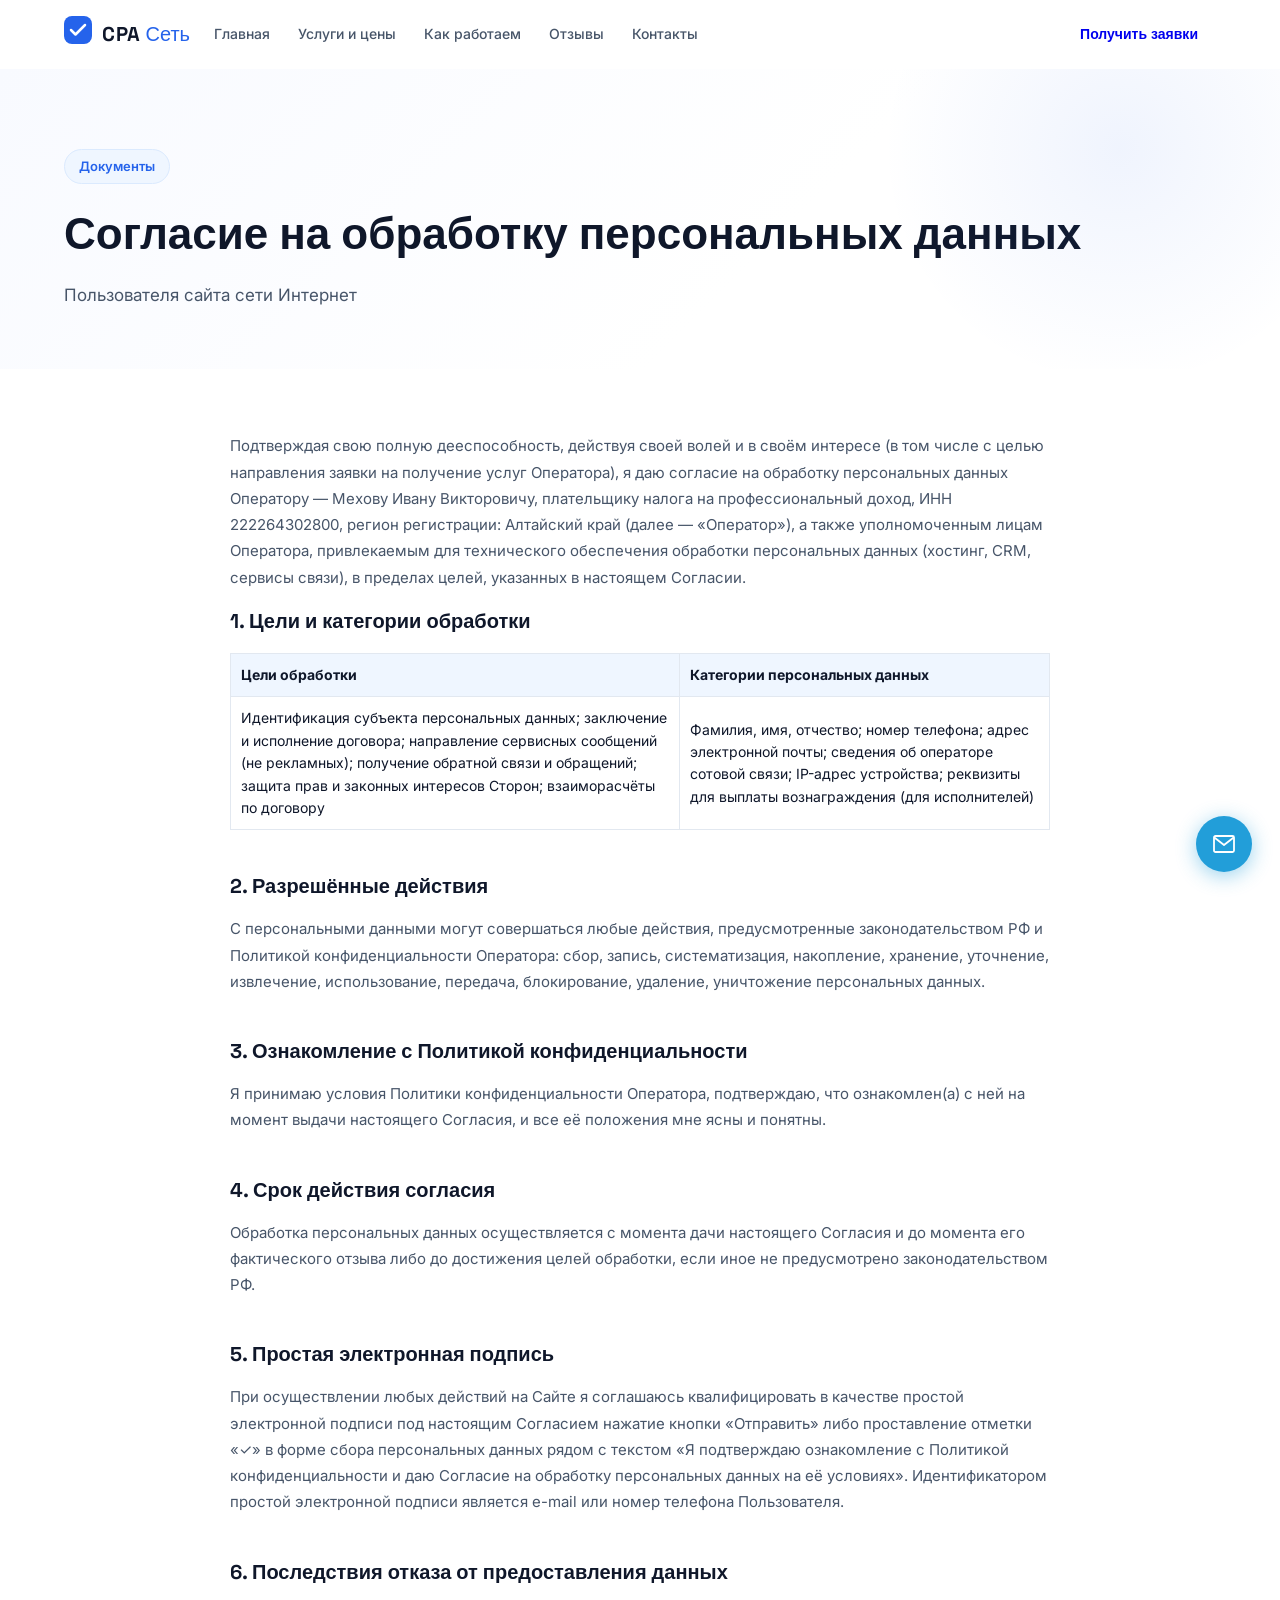
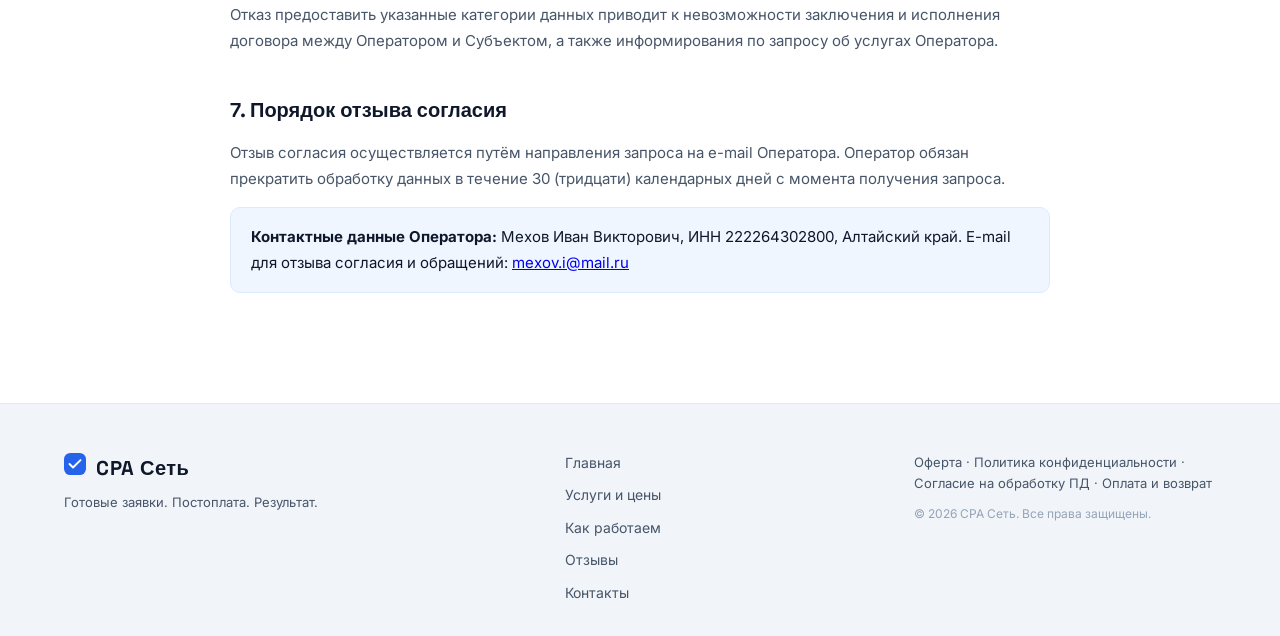
==== commit 4086d02b: "fix: show FIO/INN in footer only on oferta, privacy and contact pages Co-Authored-By: Claude Sonnet " ====
--- a/consent.html
+++ b/consent.html
@@ -98,7 +98,6 @@
       <a href="contact.html">Контакты</a>
     </nav>
     <div class="footer__legal">
-      <p>Мехов Иван Викторович · ИНН 222264302800 (самозанятый)</p>
       <p class="footer__legal-links"><a href="oferta.html">Оферта</a> · <a href="privacy.html">Политика конфиденциальности</a> · <a href="consent.html">Согласие на обработку ПД</a> · <a href="payment.html">Оплата и возврат</a></p>
       <p class="footer__copy">© <span id="year"></span> CPA Сеть. Все права защищены.</p>
     </div>
